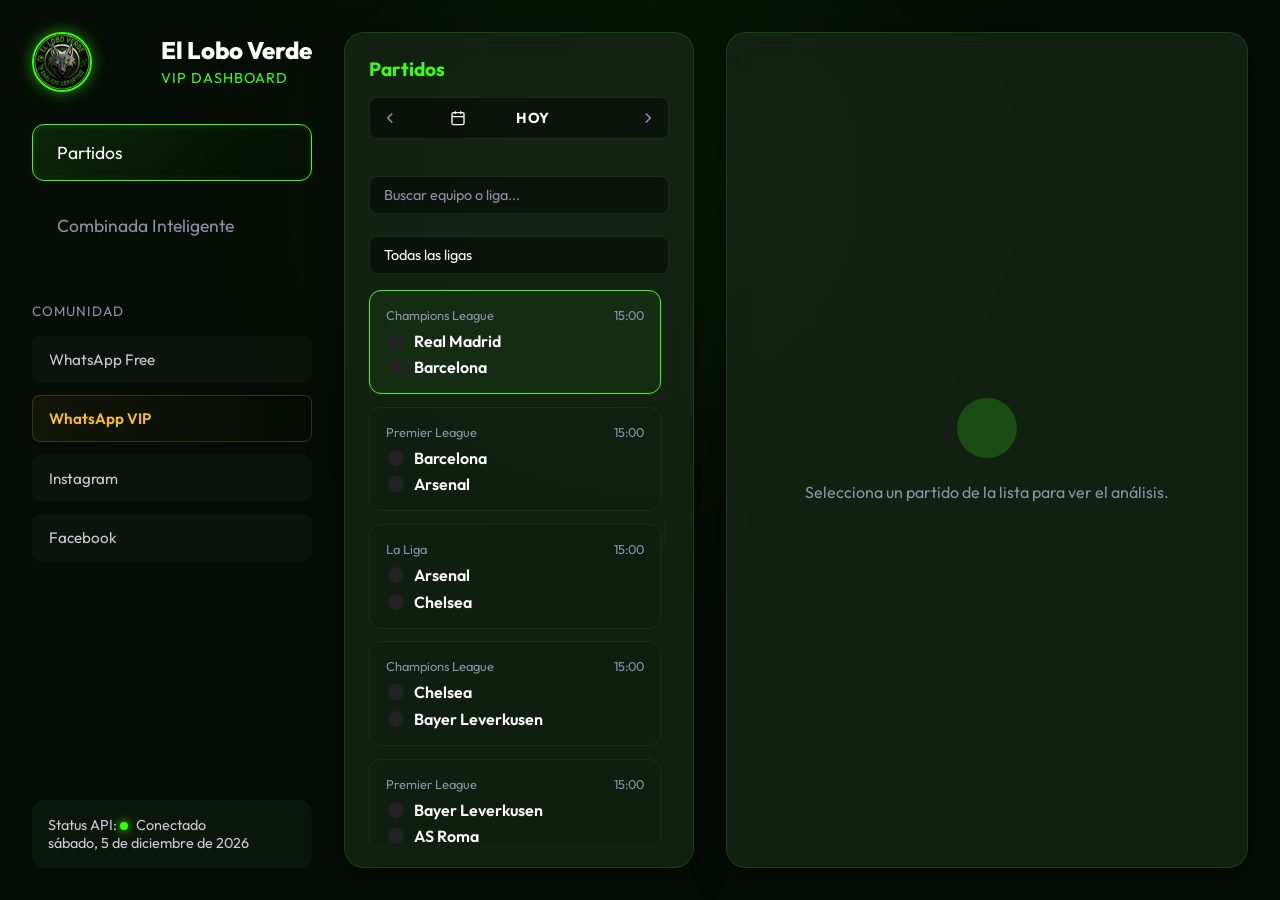
==== panel-a7f3k9m2x1q8w4r5t0elv-interno.html @ 958ada7c "first commit" ====
<!DOCTYPE html>
<html lang="es">
<head>
    <meta charset="UTF-8">
    <meta name="viewport" content="width=device-width, initial-scale=1.0">
    <title>Dashboard VIP - El Lobo Verde</title>
    <meta name="description" content="Panel privado de análisis deportivo El Lobo Verde.">
    <link href="https://fonts.googleapis.com/css2?family=Outfit:wght@300;400;600;800&display=swap" rel="stylesheet">
    <link rel="stylesheet" href="css/style.css">
</head>
<body>
    <div class="background-glow"></div>
    
    <div class="app-container">
        <!-- Sidebar / Header -->
        <header class="header">
            <div class="logo-container">
                <img src="assets/logo.png" alt="Logo El Lobo Verde" class="logo" onerror="this.src='assets/image.png'">
                <div>
                    <h1>El Lobo Verde</h1>
                    <span class="logo-subtitle">VIP Dashboard</span>
                </div>
                <button class="mobile-nav-toggle" id="mobile-nav-toggle">
                    <svg viewBox="0 0 24 24" width="24" height="24" stroke="currentColor" stroke-width="2" fill="none">
                        <line x1="3" y1="12" x2="21" y2="12"></line>
                        <line x1="3" y1="6" x2="21" y2="6"></line>
                        <line x1="3" y1="18" x2="21" y2="18"></line>
                    </svg>
                </button>
            </div>
            
            <div class="sidebar-content" id="sidebar-content">
                <nav class="nav-menu">
                    <button class="nav-btn active" data-tab="matches">Partidos</button>
                    <button class="nav-btn" data-tab="combinadas">Combinada Inteligente</button>
                </nav>

                <div class="social-links">
                    <p>Comunidad</p>
                    <a href="https://chat.whatsapp.com/Ck9ivSgHnWT00iJ6qhJDE8" class="social-btn" target="_blank">WhatsApp Free</a>
                    <a href="https://w.app/c3xt8u" class="social-btn vip" target="_blank">WhatsApp VIP</a>
                    <a href="#" class="social-btn">Instagram</a>
                    <a href="#" class="social-btn">Facebook</a>
                </div>

                <div class="status-panel">
                    <p>Status API: <span class="status-dot green"></span> Conectado</p>
                    <p id="current-date-display"></p>
                </div>
            </div>
        </header>

        <main class="main-content">
            <!-- Partidos View -->
            <section id="matches-section" class="view-section active">
                <div class="matches-layout">
                    <div class="matches-list glass-panel">
                        <h2>Partidos</h2>
                        <div class="calendar-nav">
                            <button id="cal-prev" class="cal-btn">
                                <svg width="18" height="18" viewBox="0 0 24 24" fill="none" stroke="currentColor" stroke-width="2"><polyline points="15 18 9 12 15 6"></polyline></svg>
                            </button>
                            <div class="cal-current" id="cal-current-date">
                                <svg width="16" height="16" viewBox="0 0 24 24" fill="none" stroke="currentColor" stroke-width="2" style="margin-right:6px;"><rect x="3" y="4" width="18" height="18" rx="2" ry="2"></rect><line x1="16" y1="2" x2="16" y2="6"></line><line x1="8" y1="2" x2="8" y2="6"></line><line x1="3" y1="10" x2="21" y2="10"></line></svg>
                                <span>HOY</span>
                            </div>
                            <button id="cal-next" class="cal-btn">
                                <svg width="18" height="18" viewBox="0 0 24 24" fill="none" stroke="currentColor" stroke-width="2"><polyline points="9 18 15 12 9 6"></polyline></svg>
                            </button>
                        </div>
                        <div class="search-box">
                            <input type="text" id="match-search" placeholder="Buscar equipo o liga..." autocomplete="off">
                        </div>
                        <div class="search-box" style="margin-top:0.4rem;">
                            <select id="league-filter">
                                <option value="">Todas las ligas</option>
                            </select>
                        </div>
                        <ul id="match-list-container" class="match-list">
                            <li class="loading">Cargando partidos...</li>
                        </ul>
                    </div>

                    <div class="match-details glass-panel" id="prediction-panel">
                        <div class="placeholder-msg">
                            <div class="icon-pulse"></div>
                            <p>Selecciona un partido de la lista para analizar estadísticas y valor.</p>
                        </div>
                    </div>
                </div>
            </section>

            <!-- Combinadas View -->
            <section id="combinadas-section" class="view-section hidden">
                <div class="glass-panel combinada-panel">
                    <div class="combinada-header">
                        <h2>Generador de Combinadas</h2>
                        <button class="action-btn-small" id="refresh-parlays">Actualizar Picks</button>
                    </div>
                    <p class="subtitle">Algoritmo con correlación de valor y Criterio Kelly</p>
                    
                    <div class="parlay-options" id="parlay-container">
                        <div class="loading">Calculando las mejores opciones del mercado...</div>
                    </div>
                </div>
            </section>
        </main>
    </div>

    <script src="js/matches.js"></script>
    <script src="js/predictor.js"></script>
    <script src="js/combinada.js"></script>
    <script src="js/gemini.js"></script>
    <script src="js/app.js"></script>
</body>
</html>
---- css/style.css ----
/* style.css - El Lobo Verde Theme */
:root {
    --bg-deep: #060d06;
    --bg-card: rgba(15, 31, 15, 0.6);
    --bg-panel: rgba(22, 37, 22, 0.85);
    
    --green-neon: #39ff14;
    --green-mid: #22c55e;
    --green-dark: #166534;
    
    --silver: #c8cdd4;
    --silver-dim: #8b93a7;
    --gold: #fbbf24;
    --red: #ef4444;
    
    --glass-border: rgba(57, 255, 20, 0.15);
    --glass-shadow: 0 8px 32px 0 rgba(0, 0, 0, 0.5);
    
    --font-family: 'Outfit', sans-serif;
}

* { box-sizing: border-box; margin: 0; padding: 0; }

body {
    background-color: var(--bg-deep);
    color: var(--silver);
    font-family: var(--font-family);
    min-height: 100vh;
    overflow-x: hidden;
}

.background-glow {
    position: fixed;
    top: 20%;
    left: 50%;
    transform: translate(-50%, -50%);
    width: 60vw;
    height: 60vw;
    background: radial-gradient(circle, rgba(57,255,20,0.08) 0%, rgba(6,13,6,0) 70%);
    z-index: -1;
    filter: blur(80px);
}

.app-container {
    max-width: 1400px;
    margin: 0 auto;
    padding: 2rem;
    display: grid;
    grid-template-columns: 280px 1fr;
    gap: 2rem;
    min-height: 100vh;
}

/* Glassmorphism utility */
.glass-panel {
    background: var(--bg-panel);
    backdrop-filter: blur(16px);
    -webkit-backdrop-filter: blur(16px);
    border: 1px solid var(--glass-border);
    border-radius: 20px;
    box-shadow: var(--glass-shadow);
    padding: 1.5rem;
}

.header { display: flex; flex-direction: column; gap: 2rem; }
.logo-container { display: flex; align-items: center; justify-content: space-between; gap: 1rem; width: 100%; }
.logo { width: 60px; height: 60px; border-radius: 50%; border: 2px solid var(--green-neon); box-shadow: 0 0 15px rgba(57,255,20,0.5); }
.logo-container h1 { font-size: 1.5rem; font-weight: 800; color: #fff; line-height: 1.1; margin-bottom: 0.2rem; }
.logo-subtitle { color: var(--green-neon); font-weight: 400; font-size: 0.9rem; text-transform: uppercase; letter-spacing: 1px; }

.mobile-nav-toggle { display: none; background: transparent; border: 1px solid var(--glass-border); border-radius: 8px; color: var(--silver); padding: 0.5rem; cursor: pointer; transition: 0.2s; }
.mobile-nav-toggle:hover { color: var(--green-neon); border-color: var(--green-neon); }

.sidebar-content { display: flex; flex-direction: column; flex-grow: 1; gap: 2rem; }

.nav-menu { display: flex; flex-direction: column; gap: 1rem; }
.nav-btn {
    background: transparent; border: 1px solid transparent; color: var(--silver-dim);
    font-family: var(--font-family); font-size: 1.1rem; text-align: left;
    padding: 1rem 1.5rem; border-radius: 12px; cursor: pointer; transition: 0.3s;
}
.nav-btn:hover { color: #fff; background: rgba(255, 255, 255, 0.05); }
.nav-btn.active {
    color: #fff;
    background: linear-gradient(135deg, rgba(57,255,20,0.1) 0%, rgba(6,13,6,0.1) 100%);
    border: 1px solid var(--green-neon);
    box-shadow: inset 0 0 10px rgba(57,255,20,0.1);
}

.social-links { margin-top: 1rem; display: flex; flex-direction: column; gap: 0.8rem; }
.social-links p { color: var(--silver-dim); font-size: 0.85rem; text-transform: uppercase; letter-spacing: 1px; margin-bottom: 0.2rem; }
.social-btn { display: block; text-decoration: none; color: var(--silver); background: rgba(255,255,255,0.03); padding: 0.8rem 1rem; border-radius: 8px; font-size: 0.95rem; transition: 0.2s; border: 1px solid transparent; }
.social-btn:hover { background: rgba(57,255,20,0.05); color: #fff; border-color: rgba(57,255,20,0.3); transform: translateX(5px); }
.social-btn.vip { background: linear-gradient(90deg, rgba(251, 191, 36, 0.05), transparent); border: 1px solid rgba(251, 191, 36, 0.2); color: var(--gold); font-weight: 600; }
.social-btn.vip:hover { background: rgba(251, 191, 36, 0.15); border-color: var(--gold); }

.status-panel { margin-top: auto; padding: 1rem; background: var(--bg-card); border-radius: 12px; font-size: 0.9rem; }
.status-dot { display: inline-block; width: 8px; height: 8px; border-radius: 50%; margin-right: 5px; }
.status-dot.green { background: var(--green-neon); box-shadow: 0 0 8px var(--green-neon); }

/* Main Content */
.main-content { display: flex; flex-direction: column; }
.view-section { display: none; animation: fadeIn 0.4s ease; }
.view-section.active { display: block; }
@keyframes fadeIn { from { opacity: 0; transform: translateY(10px); } to { opacity: 1; transform: translateY(0); } }

/* Matches */
.matches-layout { display: grid; grid-template-columns: 350px 1fr; gap: 2rem; height: calc(100vh - 4rem); }
.matches-list { display: flex; flex-direction: column; gap: 1rem; overflow: hidden; }
.matches-list h2 { color: var(--green-neon); font-size: 1.2rem; }
.filter-group { display: flex; background: rgba(0,0,0,0.4); border-radius: 8px; padding: 0.3rem; }
.filter-btn { flex: 1; background: transparent; border: none; color: var(--silver-dim); padding: 0.5rem; border-radius: 6px; cursor: pointer; transition: 0.3s; }
.filter-btn.active { background: var(--green-dark); color: #fff; font-weight: 600; border: 1px solid var(--green-neon); }

.match-list { list-style: none; overflow-y: auto; display: flex; flex-direction: column; gap: 0.8rem; padding-right: 0.5rem; flex-grow: 1; }
.match-item { background: var(--bg-card); border: 1px solid rgba(255,255,255,0.05); border-radius: 12px; padding: 1rem; cursor: pointer; transition: 0.2s; }
.match-item:hover { border-color: var(--green-neon); transform: translateY(-2px); }
.match-item.active { border-color: var(--green-neon); background: rgba(57,255,20,0.05); }

.match-header-sm { display: flex; justify-content: space-between; font-size: 0.8rem; color: var(--silver-dim); margin-bottom: 0.5rem; }
.match-teams { display: flex; flex-direction: column; gap: 0.4rem; }
.team-row { display: flex; align-items: center; gap: 0.5rem; font-weight: 600; color: #fff; }
.team-logo-sm { width: 20px; height: 20px; object-fit: contain; }

/* Prediction Panel */
.match-details { overflow-y: auto; }
.placeholder-msg { height: 100%; display: flex; flex-direction: column; align-items: center; justify-content: center; text-align: center; color: var(--silver-dim); }
.icon-pulse { width: 60px; height: 60px; border-radius: 50%; background: rgba(57,255,20,0.2); margin-bottom: 1.5rem; animation: pulse 2s infinite; }
@keyframes pulse { 0% { transform: scale(0.95); box-shadow: 0 0 0 0 rgba(57,255,20,0.5); } 70% { transform: scale(1); box-shadow: 0 0 0 20px rgba(57,255,20,0); } 100% { transform: scale(0.95); } }

.match-header-lg { text-align: center; border-bottom: 1px solid var(--glass-border); padding-bottom: 1.5rem; margin-bottom: 1.5rem; }
.league-badge { background: var(--green-dark); color: #fff; padding: 0.3rem 0.8rem; border-radius: 20px; font-size: 0.8rem; font-weight: 600; border: 1px solid var(--green-neon); display: inline-block; margin-bottom: 1rem; }
.teams-lg { display: flex; justify-content: center; align-items: center; gap: 2rem; font-size: 1.5rem; font-weight: 800; color: #fff; }
.team-logo-lg { width: 60px; height: 60px; object-fit: contain; }
.vs { color: var(--silver-dim); font-weight: 300; }

.grid-2 { display: grid; grid-template-columns: 1fr 1fr; gap: 1.5rem; margin-bottom: 1.5rem; }
.stat-box { background: var(--bg-card); padding: 1.2rem; border-radius: 12px; border: 1px solid rgba(255,255,255,0.05); }
.stat-box h4 { color: var(--silver-dim); font-size: 0.9rem; text-transform: uppercase; margin-bottom: 1rem; }
.row-between { display: flex; justify-content: space-between; margin-bottom: 0.8rem; color: #fff; font-size: 1.1rem; }
.val-green { color: var(--green-neon); font-weight: 600; }

.prediction-box { background: linear-gradient(135deg, rgba(57,255,20,0.1) 0%, rgba(6,13,6,0.1) 100%); border: 1px solid var(--green-neon); border-radius: 16px; padding: 2rem; text-align: center; margin-bottom: 1.5rem; }
.prediction-box h3 { color: var(--green-neon); font-size: 1.2rem; margin-bottom: 1rem; }
.pick-text { font-size: 2rem; font-weight: 800; color: #fff; margin-bottom: 0.5rem; text-shadow: 0 0 10px rgba(57,255,20,0.3); }

/* Combinadas */
.combinada-header { display: flex; justify-content: space-between; align-items: center; margin-bottom: 0.5rem; }
.combinada-header h2 { color: var(--green-neon); font-size: 1.8rem; }
.subtitle { color: var(--silver-dim); margin-bottom: 2rem; }
.action-btn-small { background: var(--green-dark); border: 1px solid var(--green-neon); color: #fff; padding: 0.5rem 1rem; border-radius: 8px; cursor: pointer; transition: 0.2s; }
.action-btn-small:hover { background: var(--green-neon); color: var(--bg-deep); }

.parlay-options { display: grid; grid-template-columns: repeat(auto-fit, minmax(300px, 1fr)); gap: 1.5rem; }
.parlay-card { background: var(--bg-card); border-radius: 16px; border: 1px solid rgba(255,255,255,0.05); padding: 1.5rem; display: flex; flex-direction: column; }
.parlay-header { display: flex; justify-content: space-between; margin-bottom: 1.5rem; border-bottom: 1px solid var(--glass-border); padding-bottom: 1rem; }
.parlay-header h3 { color: #fff; font-size: 1.2rem; }
.risk-badge { padding: 0.2rem 0.6rem; border-radius: 20px; font-size: 0.8rem; font-weight: 600; color: #fff; }

.pick-list { list-style: none; display: flex; flex-direction: column; gap: 0.8rem; flex-grow: 1; }
.pick-item { background: rgba(0,0,0,0.3); padding: 1rem; border-radius: 8px; border-left: 3px solid var(--green-neon); }
.pick-match { font-size: 0.85rem; color: var(--silver-dim); margin-bottom: 0.3rem; }
.pick-sel { font-weight: 600; color: #fff; }

.parlay-footer { margin-top: 1.5rem; padding-top: 1rem; border-top: 1px solid var(--glass-border); display: flex; justify-content: space-between; align-items: center; }
.odds-text { font-size: 1.5rem; font-weight: 800; color: var(--green-neon); }
.stake-text { font-size: 0.9rem; color: var(--silver-dim); }

.loading { color: var(--silver-dim); padding: 2rem; text-align: center; }

/* Responsive Design */
@media (max-width: 900px) {
    .app-container { grid-template-columns: 1fr; padding: 1rem; }
    .matches-layout { grid-template-columns: 1fr; height: auto; }
    .matches-list { max-height: 380px; }
    
    .mobile-nav-toggle { display: block; }
    .sidebar-content { display: none; }
    .sidebar-content.show { display: flex; animation: fadeIn 0.3s ease; }
    
    .logo-container h1 { font-size: 1.2rem; }
    .logo { width: 45px; height: 45px; }
    
    .grid-2 { grid-template-columns: 1fr; }
    .teams-lg { font-size: 1rem; gap: 0.8rem; }
    .team-logo-lg { width: 36px; height: 36px; }
    .pick-text { font-size: 1.4rem; }
}

/* ── Calendario (Flashscore style) ──────────────────────── */
.calendar-nav {
    display: flex;
    align-items: center;
    justify-content: space-between;
    background: rgba(0,0,0,0.4);
    border: 1px solid rgba(255,255,255,0.08);
    border-radius: 8px;
    padding: 0.2rem;
    margin-bottom: 0.8rem;
}
.cal-btn {
    background: transparent;
    border: none;
    color: var(--silver-dim);
    padding: 0.5rem;
    cursor: pointer;
    border-radius: 6px;
    display: flex;
    align-items: center;
    justify-content: center;
    transition: all 0.2s;
}
.cal-btn:hover { background: rgba(255,255,255,0.1); color: #fff; }
.cal-current {
    display: flex;
    align-items: center;
    color: #fff;
    font-weight: 700;
    font-size: 0.9rem;
    letter-spacing: 0.5px;
    gap: 6px;
    cursor: default;
    user-select: none;
}
.cal-current span { min-width: 110px; text-align: center; }

/* ── Búsqueda ──────────────────────────────────────────── */
.search-box { margin-top: 0.5rem; }
.search-box input,
.search-box select {
    width: 100%;
    background: rgba(0,0,0,0.4);
    border: 1px solid rgba(255,255,255,0.08);
    border-radius: 8px;
    color: #fff;
    font-family: var(--font-family);
    font-size: 0.9rem;
    padding: 0.55rem 0.9rem;
    outline: none;
    transition: border-color 0.2s;
    appearance: none;
    cursor: pointer;
}
.search-box input::placeholder { color: var(--silver-dim); }
.search-box input:focus,
.search-box select:focus { border-color: var(--green-neon); }
.search-box select option { background: #0f1f0f; color: #fff; }

/* ── Tarjeta de partido — marcadores y estado ─────────── */
.score-tag {
    background: rgba(57,255,20,0.08);
    border: 1px solid rgba(57,255,20,0.2);
    color: var(--green-neon);
    font-weight: 700;
    font-size: 0.8rem;
    padding: 0.15rem 0.5rem;
    border-radius: 6px;
    white-space: nowrap;
}
.score-tag small { font-size: 0.7rem; opacity: 0.7; margin-left: 3px; }
.time-tag { color: var(--silver-dim); font-size: 0.8rem; }
.league-sm { 
    overflow: hidden; 
    text-overflow: ellipsis; 
    white-space: nowrap; 
    max-width: 160px;
}
.match-item.finished { opacity: 0.75; }
.match-item.finished:hover { opacity: 1; }

/* ── Cuota sugerida y ventaja ─────────────────────────── */
.cuota-tag {
    display: inline-block;
    margin-top: 0.6rem;
    padding: 0.3rem 0.8rem;
    background: rgba(251,191,36,0.1);
    border: 1px solid rgba(251,191,36,0.3);
    border-radius: 6px;
    color: var(--gold);
    font-weight: 700;
    font-size: 1rem;
}
.ventaja-tag {
    display: inline-block;
    margin-top: 0.4rem;
    margin-left: 0.5rem;
    padding: 0.25rem 0.7rem;
    background: rgba(57,255,20,0.08);
    border: 1px solid rgba(57,255,20,0.25);
    border-radius: 6px;
    color: var(--green-neon);
    font-size: 0.85rem;
    font-weight: 600;
}

/* ── Comparación de resultado ─────────────────────────── */
.result-block {
    border-radius: 14px;
    padding: 1rem 1.5rem;
    margin-bottom: 1.2rem;
    display: flex;
    align-items: center;
    justify-content: space-between;
    gap: 1rem;
    flex-wrap: wrap;
}
.result-block.result-ok {
    background: rgba(57,255,20,0.07);
    border: 1px solid rgba(57,255,20,0.25);
}
.result-block.result-fail {
    background: rgba(239,68,68,0.07);
    border: 1px solid rgba(239,68,68,0.25);
}
.result-score {
    font-size: 2rem;
    font-weight: 800;
    color: #fff;
}
.result-label {
    font-size: 0.85rem;
    color: var(--silver-dim);
    flex: 1;
}
.verdict-ok {
    background: rgba(57,255,20,0.12);
    border: 1px solid rgba(57,255,20,0.35);
    color: var(--green-neon);
    font-weight: 700;
    padding: 0.3rem 0.9rem;
    border-radius: 20px;
    font-size: 0.9rem;
}
.verdict-fail {
    background: rgba(239,68,68,0.12);
    border: 1px solid rgba(239,68,68,0.35);
    color: var(--red);
    font-weight: 700;
    padding: 0.3rem 0.9rem;
    border-radius: 20px;
    font-size: 0.9rem;
}

/* ── Combinada panel compacto ─────────────────────────── */
.combinada-panel { height: calc(100vh - 4rem); overflow-y: auto; }
.combinada-header h2 { font-size: 1.4rem; }
.subtitle { margin-bottom: 1.2rem; font-size: 0.9rem; }
.parlay-options { grid-template-columns: repeat(auto-fit, minmax(280px, 1fr)); gap: 1rem; }
.parlay-card { padding: 1.2rem; }
.parlay-footer { flex-direction: column; align-items: flex-start; gap: 0.3rem; }
.odds-text { font-size: 1.3rem; }
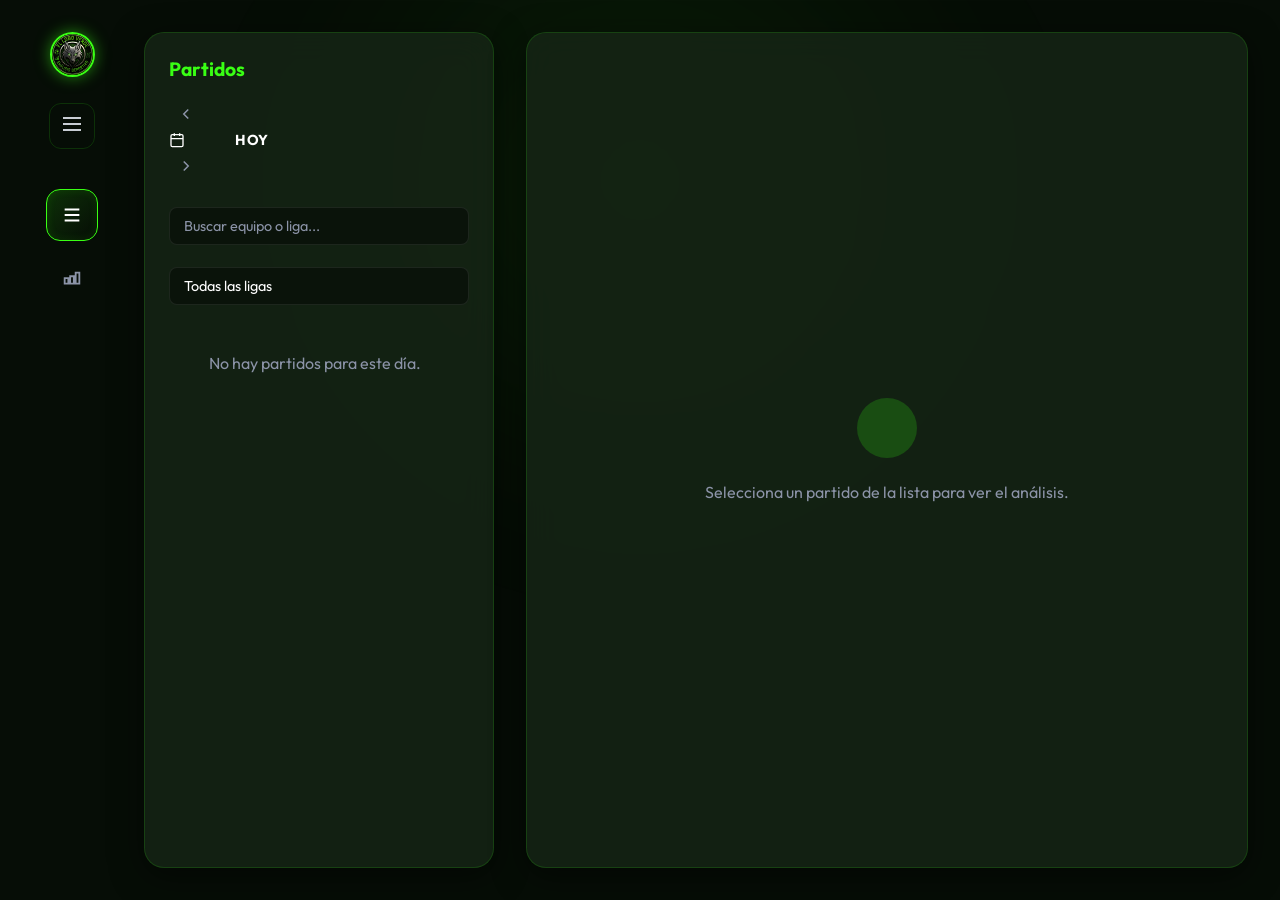
==== commit 89fa1253: "Mejoras de landing page en cuota sugerida2" ====
--- a/panel-a7f3k9m2x1q8w4r5t0elv-interno.html
+++ b/panel-a7f3k9m2x1q8w4r5t0elv-interno.html
@@ -31,8 +31,18 @@
             
             <div class="sidebar-content" id="sidebar-content">
                 <nav class="nav-menu">
-                    <button class="nav-btn active" data-tab="matches">Partidos</button>
-                    <button class="nav-btn" data-tab="combinadas">Combinada Inteligente</button>
+                    <button class="nav-btn active" data-tab="matches" title="Partidos">
+                        <svg viewBox="0 0 24 24" width="20" height="20" fill="none" stroke="currentColor" stroke-width="2">
+                            <path d="M4 6h16M4 12h16M4 18h16"></path>
+                        </svg>
+                        <span class="nav-label">Partidos</span>
+                    </button>
+                    <button class="nav-btn" data-tab="combinadas" title="Combinada Inteligente">
+                        <svg viewBox="0 0 24 24" width="20" height="20" fill="none" stroke="currentColor" stroke-width="2">
+                            <path d="M4 17h4v-6H4v6zM10 17h4V9h-4v8zM16 17h4V5h-4v12z"></path>
+                        </svg>
+                        <span class="nav-label">Combinada</span>
+                    </button>
                 </nav>
 
                 <div class="social-links">
--- a/css/style.css
+++ b/css/style.css
@@ -46,9 +46,23 @@
     margin: 0 auto;
     padding: 2rem;
     display: grid;
-    grid-template-columns: 280px 1fr;
+    grid-template-columns: 80px 1fr;
     gap: 2rem;
     min-height: 100vh;
+}
+
+.app-container.sidebar-expanded {
+    grid-template-columns: 280px 1fr;
+}
+
+.sidebar-content {
+    width: 80px;
+    padding: 1rem 0;
+    align-items: center;
+}
+
+.app-container.sidebar-expanded .sidebar-content {
+    width: 100%;
 }
 
 /* Glassmorphism utility */
@@ -62,34 +76,80 @@
     padding: 1.5rem;
 }
 
-.header { display: flex; flex-direction: column; gap: 2rem; }
-.logo-container { display: flex; align-items: center; justify-content: space-between; gap: 1rem; width: 100%; }
+.header {
+    display: flex;
+    flex-direction: column;
+    gap: 1.5rem;
+    align-items: center;
+    min-height: calc(100vh - 4rem);
+}
+.logo-container {
+    display: flex;
+    flex-direction: column;
+    align-items: center;
+    gap: 0.8rem;
+    width: 100%;
+}
 .logo { width: 60px; height: 60px; border-radius: 50%; border: 2px solid var(--green-neon); box-shadow: 0 0 15px rgba(57,255,20,0.5); }
-.logo-container h1 { font-size: 1.5rem; font-weight: 800; color: #fff; line-height: 1.1; margin-bottom: 0.2rem; }
-.logo-subtitle { color: var(--green-neon); font-weight: 400; font-size: 0.9rem; text-transform: uppercase; letter-spacing: 1px; }
-
-.mobile-nav-toggle { display: none; background: transparent; border: 1px solid var(--glass-border); border-radius: 8px; color: var(--silver); padding: 0.5rem; cursor: pointer; transition: 0.2s; }
+.logo-container h1 { display: none; font-size: 1.5rem; font-weight: 800; color: #fff; line-height: 1.1; margin-bottom: 0.2rem; }
+.logo-subtitle { display: none; color: var(--green-neon); font-weight: 400; font-size: 0.9rem; text-transform: uppercase; letter-spacing: 1px; }
+
+.mobile-nav-toggle { display: block; background: transparent; border: 1px solid var(--glass-border); border-radius: 12px; color: var(--silver); width: 46px; height: 46px; cursor: pointer; transition: 0.2s; }
 .mobile-nav-toggle:hover { color: var(--green-neon); border-color: var(--green-neon); }
 
-.sidebar-content { display: flex; flex-direction: column; flex-grow: 1; gap: 2rem; }
-
-.nav-menu { display: flex; flex-direction: column; gap: 1rem; }
+.sidebar-content { display: flex; flex-direction: column; flex-grow: 1; gap: 1rem; align-items: center; width: 100%; }
+
+.nav-menu { display: flex; flex-direction: column; gap: 0.8rem; align-items: center; width: 100%; }
 .nav-btn {
     background: transparent; border: 1px solid transparent; color: var(--silver-dim);
-    font-family: var(--font-family); font-size: 1.1rem; text-align: left;
-    padding: 1rem 1.5rem; border-radius: 12px; cursor: pointer; transition: 0.3s;
-}
-.nav-btn:hover { color: #fff; background: rgba(255, 255, 255, 0.05); }
+    width: 52px; height: 52px; display: inline-flex; align-items: center; justify-content: center;
+    border-radius: 14px; cursor: pointer; transition: 0.3s; position: relative;
+}
+.nav-btn svg { width: 22px; height: 22px; }
+.nav-btn:hover { color: #fff; background: rgba(255, 255, 255, 0.08); }
 .nav-btn.active {
     color: #fff;
-    background: linear-gradient(135deg, rgba(57,255,20,0.1) 0%, rgba(6,13,6,0.1) 100%);
+    background: linear-gradient(135deg, rgba(57,255,20,0.15) 0%, rgba(6,13,6,0.12) 100%);
     border: 1px solid var(--green-neon);
-    box-shadow: inset 0 0 10px rgba(57,255,20,0.1);
-}
-
-.social-links { margin-top: 1rem; display: flex; flex-direction: column; gap: 0.8rem; }
+    box-shadow: inset 0 0 10px rgba(57,255,20,0.12);
+}
+.nav-label { position: absolute; width: 1px; height: 1px; padding: 0; margin: -1px; overflow: hidden; clip: rect(0,0,0,0); white-space: nowrap; border: 0; }
+
+.social-links { margin-top: 1rem; display: none; flex-direction: column; gap: 0.8rem; width: 100%; }
 .social-links p { color: var(--silver-dim); font-size: 0.85rem; text-transform: uppercase; letter-spacing: 1px; margin-bottom: 0.2rem; }
 .social-btn { display: block; text-decoration: none; color: var(--silver); background: rgba(255,255,255,0.03); padding: 0.8rem 1rem; border-radius: 8px; font-size: 0.95rem; transition: 0.2s; border: 1px solid transparent; }
+
+.status-panel { display: none; margin-top: auto; padding: 1rem; background: var(--bg-card); border-radius: 12px; font-size: 0.9rem; }
+
+.app-container.sidebar-expanded .social-links,
+.app-container.sidebar-expanded .status-panel {
+    display: flex;
+}
+.status-dot { display: inline-block; width: 8px; height: 8px; border-radius: 50%; margin-right: 5px; }
+.status-dot.green { background: var(--green-neon); box-shadow: 0 0 8px var(--green-neon); }
+
+.app-container.sidebar-expanded .logo-container h1,
+.app-container.sidebar-expanded .logo-subtitle {
+    display: block;
+}
+.app-container.sidebar-expanded .nav-btn {
+    width: auto;
+    min-width: 180px;
+    padding: 1rem 1.2rem;
+    justify-content: flex-start;
+}
+.app-container.sidebar-expanded .nav-label {
+    position: static;
+    width: auto;
+    height: auto;
+    margin-left: 0.6rem;
+    overflow: visible;
+    clip: auto;
+}
+.app-container.sidebar-expanded .social-links,
+.app-container.sidebar-expanded .status-panel {
+    display: flex;
+}
 .social-btn:hover { background: rgba(57,255,20,0.05); color: #fff; border-color: rgba(57,255,20,0.3); transform: translateX(5px); }
 .social-btn.vip { background: linear-gradient(90deg, rgba(251, 191, 36, 0.05), transparent); border: 1px solid rgba(251, 191, 36, 0.2); color: var(--gold); font-weight: 600; }
 .social-btn.vip:hover { background: rgba(251, 191, 36, 0.15); border-color: var(--gold); }
@@ -177,6 +237,9 @@
     .mobile-nav-toggle { display: block; }
     .sidebar-content { display: none; }
     .sidebar-content.show { display: flex; animation: fadeIn 0.3s ease; }
+    .logo-container h1 { display: block; }
+    .logo-subtitle { display: block; }
+}
     
     .logo-container h1 { font-size: 1.2rem; }
     .logo { width: 45px; height: 45px; }
